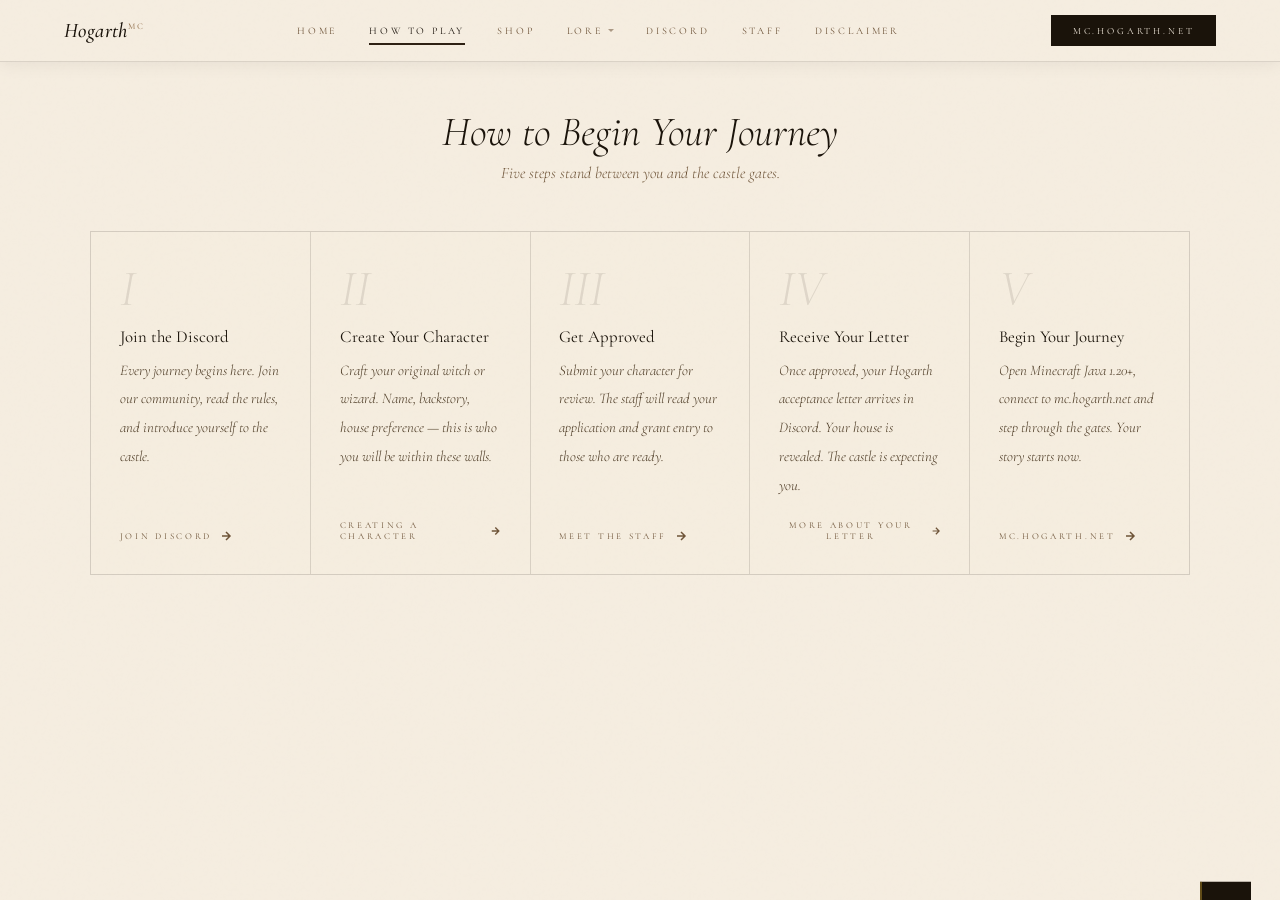
==== howtoplay.html @ c4f1ad12 "Add files via upload" ====
<!DOCTYPE html>
<html lang="en">
<head>
<meta charset="UTF-8">
<meta name="viewport" content="width=device-width, initial-scale=1.0">
<title>How to Play — Hogarth MC</title>
<link rel="preconnect" href="https://fonts.googleapis.com">
<link href="https://fonts.googleapis.com/css2?family=Cormorant+Garamond:ital,wght@0,300;0,400;0,500;0,600;1,300;1,400;1,500;1,600&family=Cormorant+SC:wght@300;400;500&family=IM+Fell+English:ital@0;1&display=swap" rel="stylesheet">
<link rel="stylesheet" href="shared.css">
<style>
.htp-head{text-align:center;margin-bottom:3rem;}
.htp-title{font-family:'Cormorant Garamond',serif;font-weight:300;font-style:italic;font-size:clamp(1.7rem,3.8vw,2.6rem);color:var(--ink);margin-bottom:.35rem;}
.htp-sub{font-family:'Cormorant Garamond',serif;font-style:italic;font-weight:300;font-size:1rem;color:var(--ink4);}

.steps{display:flex;gap:0;max-width:1100px;margin:0 auto;width:100%;border:1px solid rgba(26,19,10,.15);align-items:stretch;}
.step{flex:1;padding:2rem 1.8rem;position:relative;background:rgba(245,237,224,.5);transition:background .3s;text-align:left;display:flex;flex-direction:column;}
.step:hover{background:rgba(227,212,191,.75);}
.step:not(:last-child){border-right:1px solid rgba(26,19,10,.13);}
.step::before{content:'';position:absolute;top:0;left:0;right:0;height:2px;background:var(--ink);transform:scaleX(0);transform-origin:left;transition:transform .4s ease;}
.step:hover::before{transform:scaleX(1);}
.step-n{font-family:'Cormorant Garamond',serif;font-size:3.2rem;font-weight:300;font-style:italic;color:rgba(26,19,10,.1);line-height:1;margin-bottom:.7rem;display:block;}
.step-t{font-family:'Cormorant Garamond',serif;font-size:1.05rem;font-weight:400;color:var(--ink);margin-bottom:.55rem;}
.step-d{font-family:'Cormorant Garamond',serif;font-style:italic;font-weight:300;font-size:.92rem;color:var(--ink3);line-height:1.95;flex:1;}
.step-a{display:inline-flex;align-items:center;gap:.5rem;font-family:'Cormorant SC',serif;font-size:.56rem;letter-spacing:.3em;text-transform:uppercase;color:var(--ink4);background:none;border:none;cursor:pointer;padding:0;transition:color .2s;margin-top:1.3rem;text-decoration:none;}
.step-a:hover{color:var(--ink);}
.step-a svg{transition:transform .2s;}
.step-a:hover svg{transform:translateX(3px);}

@media(max-width:900px){
  .steps{flex-direction:column;}
  .step:not(:last-child){border-right:none;border-bottom:1px solid rgba(26,19,10,.12);}
}
</style>
</head>
<body>
<div id="nav-mount"></div>

<main>
  <div class="htp-head">
    <h2 class="htp-title">How to Begin Your Journey</h2>
    <p class="htp-sub">Five steps stand between you and the castle gates.</p>
  </div>

  <div class="steps">
    <div class="step">
      <span class="step-n">I</span>
      <div class="step-t">Join the Discord</div>
      <div class="step-d">Every journey begins here. Join our community, read the rules, and introduce yourself to the castle.</div>
      <a class="step-a" href="discord.html">
        <span>Join Discord</span>
        <svg width="12" height="12" viewBox="0 0 12 12" fill="none" stroke="currentColor" stroke-width="1.5"><path d="M2 6h8M6 2l4 4-4 4"/></svg>
      </a>
    </div>

    <div class="step">
      <span class="step-n">II</span>
      <div class="step-t">Create Your Character</div>
      <div class="step-d">Craft your original witch or wizard. Name, backstory, house preference — this is who you will be within these walls.</div>
      <a class="step-a" href="about.html">
        <span>Creating a Character</span>
        <svg width="12" height="12" viewBox="0 0 12 12" fill="none" stroke="currentColor" stroke-width="1.5"><path d="M2 6h8M6 2l4 4-4 4"/></svg>
      </a>
    </div>

    <div class="step">
      <span class="step-n">III</span>
      <div class="step-t">Get Approved</div>
      <div class="step-d">Submit your character for review. The staff will read your application and grant entry to those who are ready.</div>
      <a class="step-a" href="staff.html">
        <span>Meet the Staff</span>
        <svg width="12" height="12" viewBox="0 0 12 12" fill="none" stroke="currentColor" stroke-width="1.5"><path d="M2 6h8M6 2l4 4-4 4"/></svg>
      </a>
    </div>

    <div class="step">
      <span class="step-n">IV</span>
      <div class="step-t">Receive Your Letter</div>
      <div class="step-d">Once approved, your Hogarth acceptance letter arrives in Discord. Your house is revealed. The castle is expecting you.</div>
      <button class="step-a" onclick="showToast('Your Letter','Once approved, watch Discord — your Hogarth letter will arrive with your house revealed.')">
        <span>More About Your Letter</span>
        <svg width="12" height="12" viewBox="0 0 12 12" fill="none" stroke="currentColor" stroke-width="1.5"><path d="M2 6h8M6 2l4 4-4 4"/></svg>
      </button>
    </div>

    <div class="step">
      <span class="step-n">V</span>
      <div class="step-t">Begin Your Journey</div>
      <div class="step-d">Open Minecraft Java 1.20+, connect to mc.hogarth.net and step through the gates. Your story starts now.</div>
      <button class="step-a" onclick="copyIP()">
        <span>mc.hogarth.net</span>
        <svg width="12" height="12" viewBox="0 0 12 12" fill="none" stroke="currentColor" stroke-width="1.5"><path d="M2 6h8M6 2l4 4-4 4"/></svg>
      </button>
    </div>
  </div>
</main>

<div class="toast" id="toast"><strong id="tt"></strong><p id="tm"></p></div>
<script src="shared.js"></script>
<script src="nav-loader.js"></script>
</body>
</html>
---- shared.css ----
/* ══ HOGARTH SHARED STYLES ══ */
@import url('https://fonts.googleapis.com/css2?family=Cormorant+Garamond:ital,wght@0,300;0,400;0,500;0,600;1,300;1,400;1,500;1,600&family=Cormorant+SC:wght@300;400;500&family=IM+Fell+English:ital@0;1&display=swap');

*, *::before, *::after { margin:0; padding:0; box-sizing:border-box; }

:root {
  --paper:   #f5ede0;
  --paper2:  #ede2d0;
  --paper3:  #e3d4bf;
  --ink:     #1a130a;
  --ink2:    #2e2114;
  --ink3:    #4a3822;
  --ink4:    #6e5438;
  --ink5:    #9a7a56;
  --ink6:    #c4a882;
  --gold:    #7a5a20;
  --gold2:   #a07830;
  --trans:   360ms cubic-bezier(.4,0,.2,1);
  --shadow:  0 2px 24px rgba(26,19,10,.12);
}

html, body {
  width:100%; height:100%;
  background: var(--paper);
  color: var(--ink3);
  font-family: 'Cormorant Garamond', serif;
}

/* ── GRAIN OVERLAY ── */
body::after {
  content:''; position:fixed; inset:0;
  background-image:url("data:image/svg+xml,%3Csvg viewBox='0 0 256 256' xmlns='http://www.w3.org/2000/svg'%3E%3Cfilter id='g'%3E%3CfeTurbulence type='fractalNoise' baseFrequency='0.72' numOctaves='4' stitchTiles='stitch'/%3E%3C/filter%3E%3Crect width='100%25' height='100%25' filter='url(%23g)' opacity='0.028'/%3E%3C/svg%3E");
  pointer-events:none; z-index:9000; mix-blend-mode:multiply; opacity:.4;
}

/* ── NAV ── */
nav {
  position:sticky; top:0; z-index:100;
  height:62px;
  display:flex; align-items:center; justify-content:space-between;
  padding:0 clamp(1.4rem,5vw,4rem);
  background:rgba(245,237,224,.97); backdrop-filter:blur(10px);
  border-bottom:1px solid rgba(26,19,10,.12);
  box-shadow: 0 1px 18px rgba(26,19,10,.07);
}

.nav-logo {
  font-family:'Cormorant Garamond',serif; font-size:1.3rem;
  font-weight:500; font-style:italic; color:var(--ink);
  text-decoration:none; letter-spacing:.02em;
}
.nav-logo sup {
  font-style:normal; font-size:.42em; letter-spacing:.28em;
  vertical-align:super; color:var(--ink5); font-family:'Cormorant SC',serif;
}

.nav-tabs { display:flex; align-items:center; gap:.2rem; list-style:none; }
.nav-tab {
  font-family:'Cormorant SC',serif; font-size:.63rem; font-weight:400;
  letter-spacing:.28em; text-transform:uppercase;
  color:var(--ink4); background:transparent; border:none;
  padding:.52rem .9rem; cursor:pointer; transition:color .22s;
  position:relative; text-decoration:none; display:inline-block;
}
.nav-tab::after {
  content:''; position:absolute; bottom:0; left:50%; right:50%;
  height:1.5px; background:var(--ink2);
  transition:left .24s ease,right .24s ease;
}
.nav-tab:hover { color:var(--ink); }
.nav-tab.active { color:var(--ink); }
.nav-tab.active::after { left:.9rem; right:.9rem; }

/* lore dropdown */
.nav-lore-wrap { position:relative; }
.nav-lore-wrap .nav-tab { display:flex; align-items:center; gap:.32rem; }
.lore-caret {
  display:inline-block; width:0; height:0;
  border-left:3px solid transparent; border-right:3px solid transparent;
  border-top:3.5px solid currentColor; opacity:.55;
  transition:transform .2s ease; flex-shrink:0;
}
.nav-lore-wrap.open .lore-caret { transform:rotate(180deg); }
.lore-dropdown {
  position:absolute; top:calc(100% + 1px); left:0;
  background:rgba(245,237,224,.99); backdrop-filter:blur(14px);
  border:1px solid rgba(26,19,10,.12); border-top:none;
  min-width:190px; z-index:200;
  opacity:0; visibility:hidden; transform:translateY(-4px);
  transition:opacity .18s ease,transform .18s ease,visibility .18s;
  box-shadow:0 10px 32px rgba(26,19,10,.1);
}
.nav-lore-wrap.open .lore-dropdown { opacity:1; visibility:visible; transform:translateY(0); }
.lore-dd-item {
  display:block; width:100%; text-align:left;
  font-family:'Cormorant SC',serif; font-size:.59rem; font-weight:400;
  letter-spacing:.26em; text-transform:uppercase;
  color:var(--ink4); background:transparent; border:none;
  padding:.72rem 1.2rem; cursor:pointer;
  transition:background .14s,color .14s;
  border-bottom:1px solid rgba(26,19,10,.07); text-decoration:none;
}
.lore-dd-item:last-child { border-bottom:none; }
.lore-dd-item:hover { background:rgba(227,212,191,.85); color:var(--ink); }
.lore-dd-item.active { color:var(--ink); background:rgba(227,212,191,.5); }

.nav-ip {
  font-family:'Cormorant SC',serif; font-size:.59rem; font-weight:400;
  letter-spacing:.3em; text-transform:uppercase;
  color:var(--paper); background:var(--ink); border:none;
  padding:.58rem 1.35rem; cursor:pointer;
  transition:background .22s,transform .14s;
  position:relative; overflow:hidden; min-width:130px; text-align:center;
}
.nav-ip-addr,.nav-ip-hover { display:block; transition:opacity .22s,transform .22s; }
.nav-ip-hover {
  position:absolute; inset:0; display:flex; align-items:center;
  justify-content:center; opacity:0; transform:translateY(4px);
  background:var(--ink2);
}
.nav-ip:hover .nav-ip-addr { opacity:0; transform:translateY(-4px); }
.nav-ip:hover .nav-ip-hover { opacity:1; transform:translateY(0); }
.nav-ip:hover { transform:translateY(-1px); }

/* ── COMMON COMPONENTS ── */
.rule {
  display:flex; align-items:center; justify-content:center;
  gap:.9rem; margin:1.7rem auto;
}
.rule-line { width:55px; height:1px; background:linear-gradient(90deg,transparent,var(--ink5)); }
.rule-line.r { background:linear-gradient(90deg,var(--ink5),transparent); }
.rule-dot { width:3px; height:3px; border-radius:50%; background:var(--ink5); opacity:.65; }

.eyebrow {
  font-family:'Cormorant SC',serif; font-size:.55rem;
  letter-spacing:.55em; text-transform:uppercase; color:var(--ink5);
  margin-bottom:.8rem;
}

.section-title {
  font-family:'Cormorant Garamond',serif; font-weight:300;
  font-size:clamp(2rem,4.5vw,3rem); color:var(--ink);
  line-height:1.05; margin-bottom:2rem;
}
.section-title em { font-style:italic; }

.btn-s {
  font-family:'Cormorant SC',serif; font-size:.6rem; letter-spacing:.42em;
  text-transform:uppercase; color:var(--paper); background:var(--ink);
  border:1px solid var(--ink); padding:.88rem 2.2rem; cursor:pointer;
  transition:background .25s,transform .14s; text-decoration:none;
  display:inline-block;
}
.btn-s:hover { background:var(--ink2); transform:translateY(-1px); }

.btn-g {
  font-family:'Cormorant SC',serif; font-size:.6rem; letter-spacing:.42em;
  text-transform:uppercase; color:var(--ink2); background:transparent;
  border:1px solid var(--ink4); padding:.88rem 2.2rem; cursor:pointer;
  transition:border-color .25s,color .25s,transform .14s;
  text-decoration:none; display:inline-block;
}
.btn-g:hover { border-color:var(--ink); color:var(--ink); transform:translateY(-1px); }

/* ── TOAST ── */
.toast {
  position:fixed; bottom:1.8rem; right:1.8rem; z-index:8000;
  background:var(--ink); padding:1rem 1.55rem;
  transform:translateY(130%); transition:transform .4s cubic-bezier(.34,1.4,.64,1);
  max-width:270px; border-left:2px solid rgba(184,146,42,.45);
}
.toast.show { transform:translateY(0); }
.toast strong {
  font-family:'Cormorant SC',serif; font-size:.6rem; letter-spacing:.24em;
  text-transform:uppercase; color:var(--paper); display:block; margin-bottom:.2rem;
}
.toast p {
  font-family:'Cormorant Garamond',serif; font-style:italic;
  font-size:.86rem; color:rgba(245,237,224,.65);
}

/* ── PAGE WRAPPER ── */
main {
  min-height: calc(100vh - 62px);
  padding: clamp(2.5rem,5vh,4rem) clamp(1.5rem,5vw,4.5rem);
}

main.centered {
  display:flex; flex-direction:column;
  align-items:center; justify-content:center;
  min-height:calc(100vh - 62px);
  text-align:center;
}

main.full {
  padding:0;
  overflow-y:auto;
}
.full-inner {
  padding: 3rem clamp(2rem,7vw,5.5rem);
}
.full-inner::-webkit-scrollbar { width:4px; }
.full-inner::-webkit-scrollbar-track { background:transparent; }
.full-inner::-webkit-scrollbar-thumb { background:rgba(26,19,10,.18); border-radius:2px; }

@media(max-width:680px){
  .nav-tabs { display:none; }
}
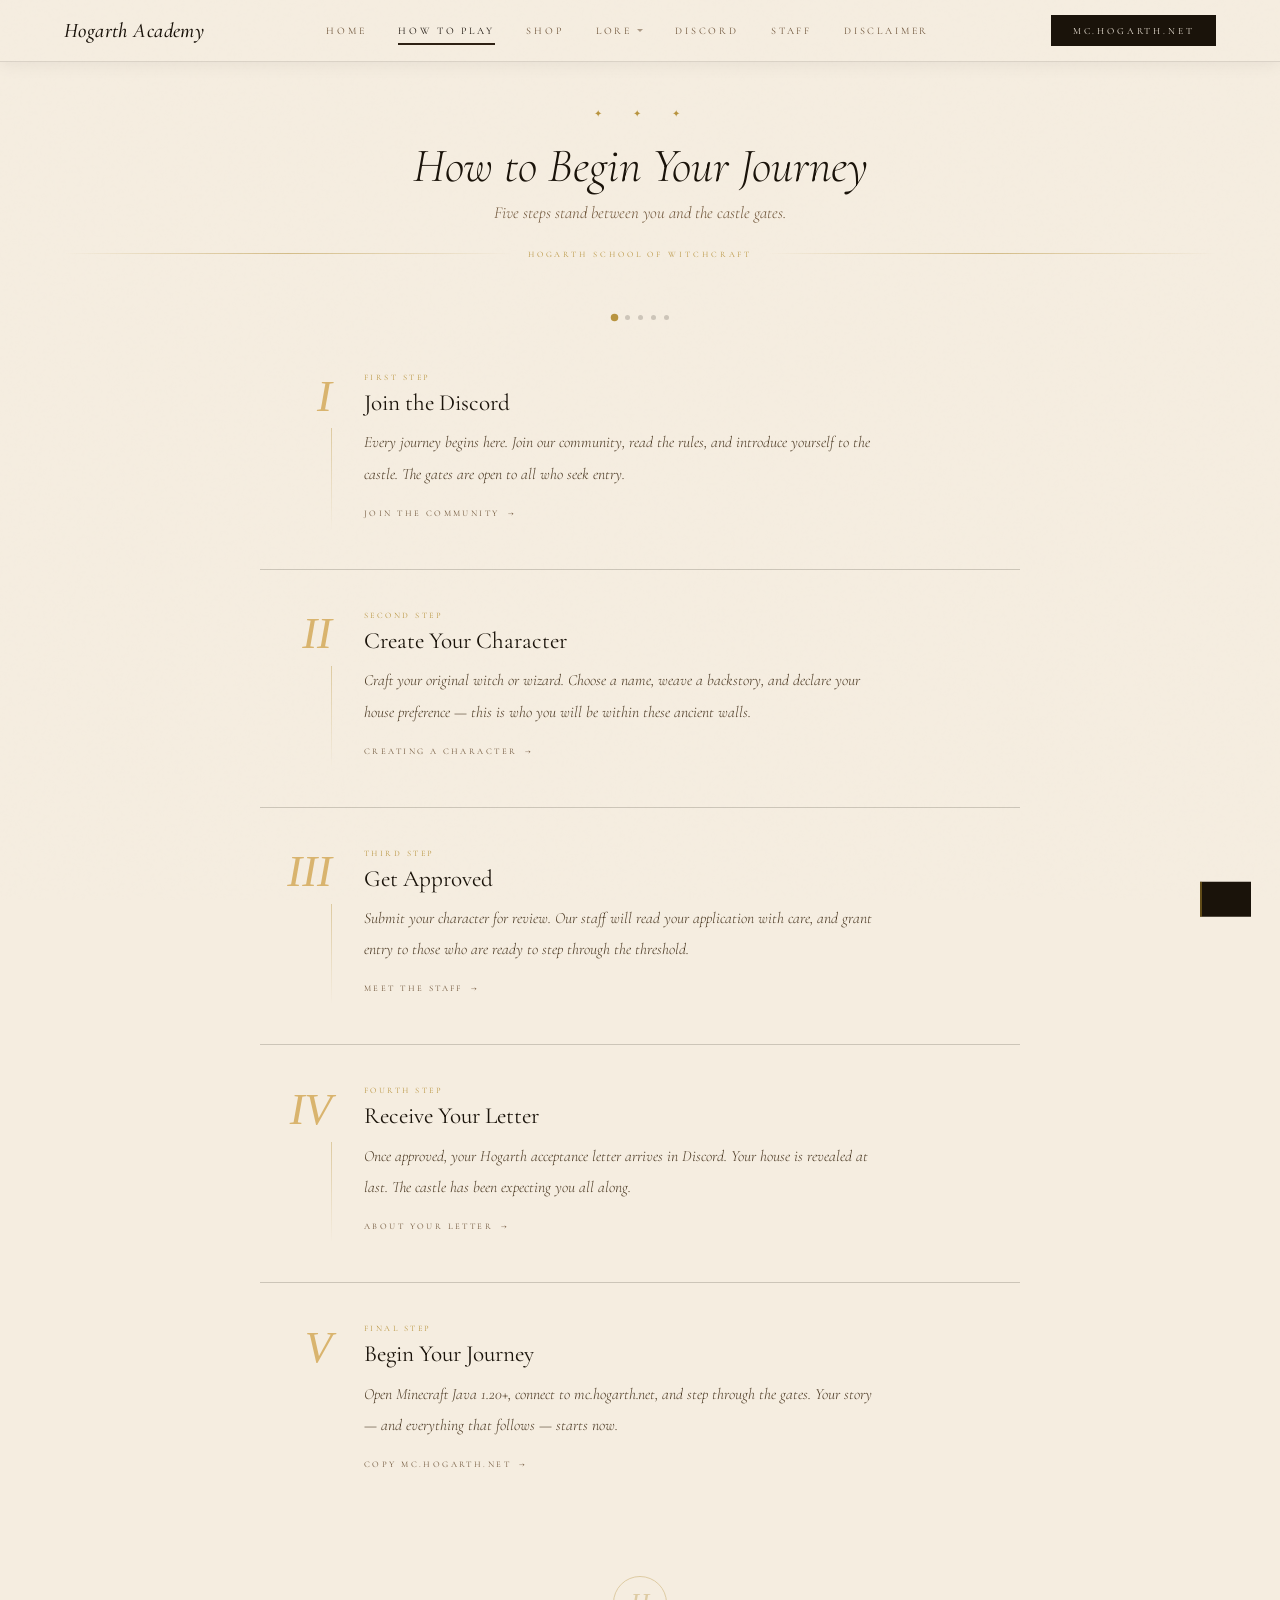
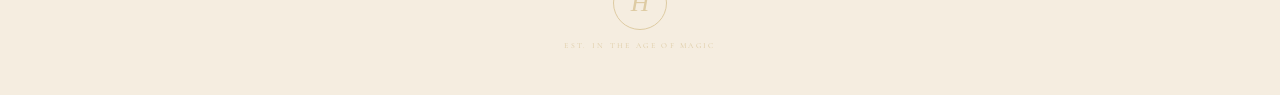
==== commit 7be3a80c: "Add files via upload" ====
--- a/howtoplay.html
+++ b/howtoplay.html
@@ -5,97 +5,419 @@
 <meta name="viewport" content="width=device-width, initial-scale=1.0">
 <title>How to Play — Hogarth MC</title>
 <link rel="preconnect" href="https://fonts.googleapis.com">
-<link href="https://fonts.googleapis.com/css2?family=Cormorant+Garamond:ital,wght@0,300;0,400;0,500;0,600;1,300;1,400;1,500;1,600&family=Cormorant+SC:wght@300;400;500&family=IM+Fell+English:ital@0;1&display=swap" rel="stylesheet">
+<link href="https://fonts.googleapis.com/css2?family=Cormorant+Garamond:ital,wght@0,300;0,400;0,600;1,300;1,400;1,600&family=Cormorant+SC:wght@300;400;500&family=IM+Fell+English:ital@0;1&display=swap" rel="stylesheet">
 <link rel="stylesheet" href="shared.css">
 <style>
-.htp-head{text-align:center;margin-bottom:3rem;}
-.htp-title{font-family:'Cormorant Garamond',serif;font-weight:300;font-style:italic;font-size:clamp(1.7rem,3.8vw,2.6rem);color:var(--ink);margin-bottom:.35rem;}
-.htp-sub{font-family:'Cormorant Garamond',serif;font-style:italic;font-weight:300;font-size:1rem;color:var(--ink4);}
-
-.steps{display:flex;gap:0;max-width:1100px;margin:0 auto;width:100%;border:1px solid rgba(26,19,10,.15);align-items:stretch;}
-.step{flex:1;padding:2rem 1.8rem;position:relative;background:rgba(245,237,224,.5);transition:background .3s;text-align:left;display:flex;flex-direction:column;}
-.step:hover{background:rgba(227,212,191,.75);}
-.step:not(:last-child){border-right:1px solid rgba(26,19,10,.13);}
-.step::before{content:'';position:absolute;top:0;left:0;right:0;height:2px;background:var(--ink);transform:scaleX(0);transform-origin:left;transition:transform .4s ease;}
-.step:hover::before{transform:scaleX(1);}
-.step-n{font-family:'Cormorant Garamond',serif;font-size:3.2rem;font-weight:300;font-style:italic;color:rgba(26,19,10,.1);line-height:1;margin-bottom:.7rem;display:block;}
-.step-t{font-family:'Cormorant Garamond',serif;font-size:1.05rem;font-weight:400;color:var(--ink);margin-bottom:.55rem;}
-.step-d{font-family:'Cormorant Garamond',serif;font-style:italic;font-weight:300;font-size:.92rem;color:var(--ink3);line-height:1.95;flex:1;}
-.step-a{display:inline-flex;align-items:center;gap:.5rem;font-family:'Cormorant SC',serif;font-size:.56rem;letter-spacing:.3em;text-transform:uppercase;color:var(--ink4);background:none;border:none;cursor:pointer;padding:0;transition:color .2s;margin-top:1.3rem;text-decoration:none;}
-.step-a:hover{color:var(--ink);}
-.step-a svg{transition:transform .2s;}
-.step-a:hover svg{transform:translateX(3px);}
-
-@media(max-width:900px){
-  .steps{flex-direction:column;}
-  .step:not(:last-child){border-right:none;border-bottom:1px solid rgba(26,19,10,.12);}
-}
+  :root {
+    --gold: #b8943f;
+    --gold2: #d4aa5a;
+    --rule: rgba(26,19,10,0.18);
+  }
+
+  /* ── Header ── */
+  .htp-header {
+    text-align: center;
+    margin-bottom: 3.5rem;
+    position: relative;
+  }
+
+  .htp-stars {
+    display: block;
+    font-size: 0.65rem;
+    letter-spacing: 0.6em;
+    color: var(--gold);
+    margin-bottom: 1.2rem;
+    animation: htpFadeUp 0.6s ease both;
+  }
+
+  .htp-title {
+    font-family: 'Cormorant Garamond', serif;
+    font-size: clamp(1.8rem, 4.5vw, 3rem);
+    font-weight: 300;
+    font-style: italic;
+    line-height: 1.15;
+    color: var(--ink);
+    margin-bottom: 0.5rem;
+    animation: htpFadeUp 0.7s 0.1s ease both;
+  }
+
+  .htp-sub {
+    font-family: 'Cormorant Garamond', serif;
+    font-style: italic;
+    font-weight: 300;
+    font-size: 1.05rem;
+    color: var(--ink4);
+    animation: htpFadeUp 0.7s 0.2s ease both;
+  }
+
+  .htp-divider {
+    display: flex;
+    align-items: center;
+    gap: 1rem;
+    margin-top: 1.6rem;
+    animation: htpFadeUp 0.7s 0.3s ease both;
+  }
+  .htp-divider::before,
+  .htp-divider::after {
+    content: '';
+    flex: 1;
+    height: 1px;
+    background: linear-gradient(to right, transparent, var(--gold), transparent);
+    opacity: 0.55;
+  }
+  .htp-divider span {
+    font-family: 'Cormorant SC', serif;
+    font-size: 0.52rem;
+    letter-spacing: 0.35em;
+    color: var(--gold);
+    text-transform: uppercase;
+    white-space: nowrap;
+  }
+
+  /* ── Progress dots ── */
+  .htp-progress {
+    display: flex;
+    justify-content: center;
+    gap: 8px;
+    margin-bottom: 3rem;
+    animation: htpFadeUp 0.7s 0.35s ease both;
+  }
+  .htp-dot {
+    width: 5px;
+    height: 5px;
+    border-radius: 50%;
+    background: var(--rule);
+    transition: background 0.3s, transform 0.3s;
+  }
+  .htp-dot.active {
+    background: var(--gold);
+    transform: scale(1.5);
+  }
+
+  /* ── Steps ── */
+  .htp-steps {
+    max-width: 760px;
+    margin: 0 auto;
+    display: flex;
+    flex-direction: column;
+  }
+
+  .htp-step {
+    display: grid;
+    grid-template-columns: 72px 1fr;
+    gap: 0 2rem;
+    padding: 2.5rem 0;
+    border-bottom: 1px solid var(--rule);
+    position: relative;
+    opacity: 0;
+    transform: translateY(22px);
+    transition: opacity 0.55s ease, transform 0.55s ease;
+  }
+
+  .htp-step.visible {
+    opacity: 1;
+    transform: translateY(0);
+  }
+
+  .htp-step:first-child { padding-top: 0.25rem; }
+  .htp-step:last-child  { border-bottom: none; }
+
+  /* Stagger delays */
+  .htp-step:nth-child(1) { transition-delay: 0.05s; }
+  .htp-step:nth-child(2) { transition-delay: 0.10s; }
+  .htp-step:nth-child(3) { transition-delay: 0.15s; }
+  .htp-step:nth-child(4) { transition-delay: 0.20s; }
+  .htp-step:nth-child(5) { transition-delay: 0.25s; }
+
+  /* Hover glow */
+  .htp-step-bg {
+    position: absolute;
+    inset: 0;
+    pointer-events: none;
+    background: radial-gradient(ellipse at 15% 50%, rgba(184,148,63,0.06) 0%, transparent 65%);
+    opacity: 0;
+    transition: opacity 0.4s;
+  }
+  .htp-step:hover .htp-step-bg { opacity: 1; }
+
+  /* Left column */
+  .htp-step-left {
+    display: flex;
+    flex-direction: column;
+    align-items: flex-end;
+    padding-top: 0.1rem;
+  }
+
+  .htp-numeral {
+    font-family: 'IM Fell English', serif;
+    font-size: 2.8rem;
+    font-style: italic;
+    font-weight: 400;
+    color: var(--gold2);
+    line-height: 1;
+    opacity: 0.85;
+  }
+
+  .htp-spine {
+    width: 1px;
+    flex: 1;
+    min-height: 60px;
+    background: linear-gradient(to bottom, rgba(184,148,63,0.4), transparent);
+    margin-top: 10px;
+  }
+  .htp-step:last-child .htp-spine { display: none; }
+
+  /* Right column */
+  .htp-step-body {
+    padding-bottom: 0.5rem;
+  }
+
+  .htp-step-tag {
+    font-family: 'Cormorant SC', serif;
+    font-size: 0.52rem;
+    letter-spacing: 0.3em;
+    text-transform: uppercase;
+    color: var(--gold);
+    margin-bottom: 0.5rem;
+    display: block;
+  }
+
+  .htp-step-title {
+    font-family: 'Cormorant Garamond', serif;
+    font-size: 1.45rem;
+    font-weight: 400;
+    color: var(--ink);
+    margin-bottom: 0.6rem;
+    line-height: 1.2;
+  }
+
+  .htp-step-desc {
+    font-family: 'Cormorant Garamond', serif;
+    font-style: italic;
+    font-weight: 300;
+    font-size: 0.98rem;
+    color: var(--ink3);
+    line-height: 2;
+    max-width: 520px;
+  }
+
+  .htp-step-cta {
+    display: inline-flex;
+    align-items: center;
+    gap: 0.5rem;
+    margin-top: 1.1rem;
+    font-family: 'Cormorant SC', serif;
+    font-size: 0.54rem;
+    letter-spacing: 0.28em;
+    text-transform: uppercase;
+    color: var(--ink4);
+    text-decoration: none;
+    background: none;
+    border: none;
+    cursor: pointer;
+    padding: 0;
+    transition: color 0.2s;
+  }
+  .htp-step-cta:hover { color: var(--ink); }
+  .htp-step-cta .htp-arrow { transition: transform 0.2s; }
+  .htp-step-cta:hover .htp-arrow { transform: translateX(4px); }
+
+  /* ── Closing seal ── */
+  .htp-seal {
+    text-align: center;
+    margin-top: 3.5rem;
+    opacity: 0;
+    transition: opacity 0.7s ease;
+  }
+  .htp-seal.visible { opacity: 0.38; }
+
+  .htp-seal-ring {
+    display: inline-flex;
+    align-items: center;
+    justify-content: center;
+    width: 54px;
+    height: 54px;
+    border: 1px solid var(--gold);
+    border-radius: 50%;
+    font-family: 'IM Fell English', serif;
+    font-style: italic;
+    font-size: 1.6rem;
+    color: var(--gold);
+  }
+
+  .htp-seal-label {
+    display: block;
+    font-family: 'Cormorant SC', serif;
+    font-size: 0.48rem;
+    letter-spacing: 0.3em;
+    color: var(--gold);
+    text-transform: uppercase;
+    margin-top: 0.7rem;
+  }
+
+  @keyframes htpFadeUp {
+    from { opacity: 0; transform: translateY(14px); }
+    to   { opacity: 1; transform: translateY(0); }
+  }
+
+  @media (max-width: 540px) {
+    .htp-step {
+      grid-template-columns: 52px 1fr;
+      gap: 0 1.2rem;
+    }
+    .htp-numeral { font-size: 2.1rem; }
+  }
 </style>
 </head>
 <body>
 <div id="nav-mount"></div>
 
 <main>
-  <div class="htp-head">
+
+  <div class="htp-header">
+    <span class="htp-stars">✦ &nbsp; ✦ &nbsp; ✦</span>
     <h2 class="htp-title">How to Begin Your Journey</h2>
     <p class="htp-sub">Five steps stand between you and the castle gates.</p>
+    <div class="htp-divider"><span>Hogarth School of Witchcraft</span></div>
   </div>
 
-  <div class="steps">
-    <div class="step">
-      <span class="step-n">I</span>
-      <div class="step-t">Join the Discord</div>
-      <div class="step-d">Every journey begins here. Join our community, read the rules, and introduce yourself to the castle.</div>
-      <a class="step-a" href="discord.html">
-        <span>Join Discord</span>
-        <svg width="12" height="12" viewBox="0 0 12 12" fill="none" stroke="currentColor" stroke-width="1.5"><path d="M2 6h8M6 2l4 4-4 4"/></svg>
-      </a>
+  <div class="htp-progress">
+    <div class="htp-dot active" id="htp-pd0"></div>
+    <div class="htp-dot" id="htp-pd1"></div>
+    <div class="htp-dot" id="htp-pd2"></div>
+    <div class="htp-dot" id="htp-pd3"></div>
+    <div class="htp-dot" id="htp-pd4"></div>
+  </div>
+
+  <div class="htp-steps">
+
+    <div class="htp-step" id="htp-s0">
+      <div class="htp-step-bg"></div>
+      <div class="htp-step-left">
+        <span class="htp-numeral">I</span>
+        <div class="htp-spine"></div>
+      </div>
+      <div class="htp-step-body">
+        <span class="htp-step-tag">First Step</span>
+        <div class="htp-step-title">Join the Discord</div>
+        <div class="htp-step-desc">Every journey begins here. Join our community, read the rules, and introduce yourself to the castle. The gates are open to all who seek entry.</div>
+        <a class="htp-step-cta" href="discord.html">
+          Join the Community <span class="htp-arrow">→</span>
+        </a>
+      </div>
     </div>
 
-    <div class="step">
-      <span class="step-n">II</span>
-      <div class="step-t">Create Your Character</div>
-      <div class="step-d">Craft your original witch or wizard. Name, backstory, house preference — this is who you will be within these walls.</div>
-      <a class="step-a" href="about.html">
-        <span>Creating a Character</span>
-        <svg width="12" height="12" viewBox="0 0 12 12" fill="none" stroke="currentColor" stroke-width="1.5"><path d="M2 6h8M6 2l4 4-4 4"/></svg>
-      </a>
+    <div class="htp-step" id="htp-s1">
+      <div class="htp-step-bg"></div>
+      <div class="htp-step-left">
+        <span class="htp-numeral">II</span>
+        <div class="htp-spine"></div>
+      </div>
+      <div class="htp-step-body">
+        <span class="htp-step-tag">Second Step</span>
+        <div class="htp-step-title">Create Your Character</div>
+        <div class="htp-step-desc">Craft your original witch or wizard. Choose a name, weave a backstory, and declare your house preference — this is who you will be within these ancient walls.</div>
+        <a class="htp-step-cta" href="about.html">
+          Creating a Character <span class="htp-arrow">→</span>
+        </a>
+      </div>
     </div>
 
-    <div class="step">
-      <span class="step-n">III</span>
-      <div class="step-t">Get Approved</div>
-      <div class="step-d">Submit your character for review. The staff will read your application and grant entry to those who are ready.</div>
-      <a class="step-a" href="staff.html">
-        <span>Meet the Staff</span>
-        <svg width="12" height="12" viewBox="0 0 12 12" fill="none" stroke="currentColor" stroke-width="1.5"><path d="M2 6h8M6 2l4 4-4 4"/></svg>
-      </a>
+    <div class="htp-step" id="htp-s2">
+      <div class="htp-step-bg"></div>
+      <div class="htp-step-left">
+        <span class="htp-numeral">III</span>
+        <div class="htp-spine"></div>
+      </div>
+      <div class="htp-step-body">
+        <span class="htp-step-tag">Third Step</span>
+        <div class="htp-step-title">Get Approved</div>
+        <div class="htp-step-desc">Submit your character for review. Our staff will read your application with care, and grant entry to those who are ready to step through the threshold.</div>
+        <a class="htp-step-cta" href="staff.html">
+          Meet the Staff <span class="htp-arrow">→</span>
+        </a>
+      </div>
     </div>
 
-    <div class="step">
-      <span class="step-n">IV</span>
-      <div class="step-t">Receive Your Letter</div>
-      <div class="step-d">Once approved, your Hogarth acceptance letter arrives in Discord. Your house is revealed. The castle is expecting you.</div>
-      <button class="step-a" onclick="showToast('Your Letter','Once approved, watch Discord — your Hogarth letter will arrive with your house revealed.')">
-        <span>More About Your Letter</span>
-        <svg width="12" height="12" viewBox="0 0 12 12" fill="none" stroke="currentColor" stroke-width="1.5"><path d="M2 6h8M6 2l4 4-4 4"/></svg>
-      </button>
+    <div class="htp-step" id="htp-s3">
+      <div class="htp-step-bg"></div>
+      <div class="htp-step-left">
+        <span class="htp-numeral">IV</span>
+        <div class="htp-spine"></div>
+      </div>
+      <div class="htp-step-body">
+        <span class="htp-step-tag">Fourth Step</span>
+        <div class="htp-step-title">Receive Your Letter</div>
+        <div class="htp-step-desc">Once approved, your Hogarth acceptance letter arrives in Discord. Your house is revealed at last. The castle has been expecting you all along.</div>
+        <button class="htp-step-cta" onclick="showToast('Your Letter','Once approved, watch Discord — your Hogarth letter will arrive with your house revealed.')">
+          About Your Letter <span class="htp-arrow">→</span>
+        </button>
+      </div>
     </div>
 
-    <div class="step">
-      <span class="step-n">V</span>
-      <div class="step-t">Begin Your Journey</div>
-      <div class="step-d">Open Minecraft Java 1.20+, connect to mc.hogarth.net and step through the gates. Your story starts now.</div>
-      <button class="step-a" onclick="copyIP()">
-        <span>mc.hogarth.net</span>
-        <svg width="12" height="12" viewBox="0 0 12 12" fill="none" stroke="currentColor" stroke-width="1.5"><path d="M2 6h8M6 2l4 4-4 4"/></svg>
-      </button>
+    <div class="htp-step" id="htp-s4">
+      <div class="htp-step-bg"></div>
+      <div class="htp-step-left">
+        <span class="htp-numeral">V</span>
+        <div class="htp-spine"></div>
+      </div>
+      <div class="htp-step-body">
+        <span class="htp-step-tag">Final Step</span>
+        <div class="htp-step-title">Begin Your Journey</div>
+        <div class="htp-step-desc">Open Minecraft Java 1.20+, connect to <em>mc.hogarth.net</em>, and step through the gates. Your story — and everything that follows — starts now.</div>
+        <button class="htp-step-cta" onclick="copyIP()">
+          Copy mc.hogarth.net <span class="htp-arrow">→</span>
+        </button>
+      </div>
     </div>
+
   </div>
+
+  <div class="htp-seal" id="htp-seal">
+    <div class="htp-seal-ring">H</div>
+    <span class="htp-seal-label">Est. in the age of magic</span>
+  </div>
+
 </main>
 
 <div class="toast" id="toast"><strong id="tt"></strong><p id="tm"></p></div>
 <script src="shared.js"></script>
 <script src="nav-loader.js"></script>
+<script>
+  // Scroll-reveal for steps
+  const htpSteps = document.querySelectorAll('.htp-step');
+  const htpDots  = document.querySelectorAll('.htp-dot');
+  const htpSeal  = document.getElementById('htp-seal');
+
+  const htpReveal = new IntersectionObserver(entries => {
+    entries.forEach(e => {
+      if (e.isIntersecting) e.target.classList.add('visible');
+    });
+  }, { threshold: 0.15 });
+
+  htpSteps.forEach(s => htpReveal.observe(s));
+  htpReveal.observe(htpSeal);
+
+  // Progress dot tracking
+  const htpProgress = new IntersectionObserver(entries => {
+    entries.forEach(e => {
+      if (e.isIntersecting) {
+        const idx = parseInt(e.target.id.replace('htp-s', ''));
+        htpDots.forEach((d, i) => d.classList.toggle('active', i === idx));
+      }
+    });
+  }, { threshold: 0.5, rootMargin: '-20% 0px -60% 0px' });
+
+  htpSteps.forEach(s => htpProgress.observe(s));
+
+  // Trigger for elements already in viewport on load
+  setTimeout(() => {
+    htpSteps.forEach(s => {
+      if (s.getBoundingClientRect().top < window.innerHeight * 0.9) {
+        s.classList.add('visible');
+      }
+    });
+  }, 60);
+</script>
 </body>
 </html>
